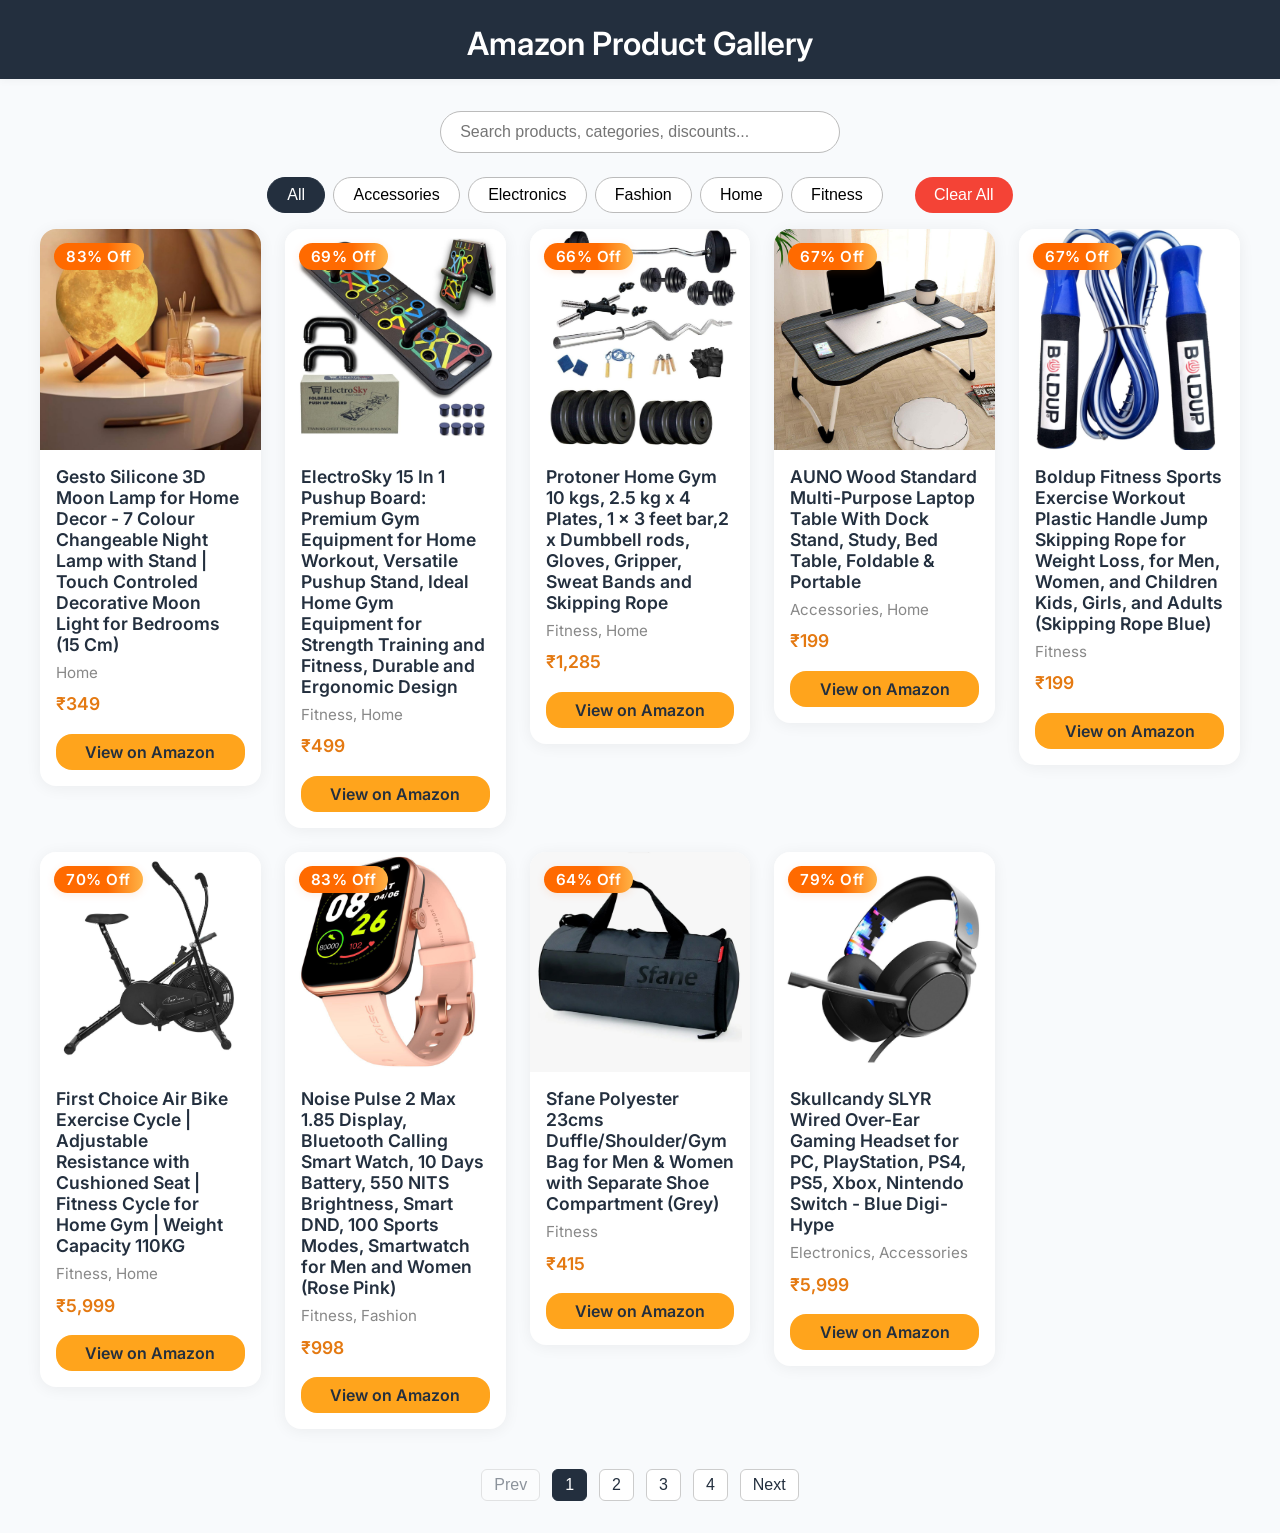
==== index.html @ bfa03f12 "update" ====
<!DOCTYPE html>
<html lang="en">
<head>
  <meta charset="UTF-8">
  <meta name="viewport" content="width=device-width, initial-scale=1">
  <title>Amazon Product Gallery</title>
  <link href="https://fonts.googleapis.com/css2?family=Inter:wght@400;600&display=swap" rel="stylesheet">
  <style>
    body {
      font-family: 'Inter', sans-serif;
      background: #f8fafc;
      margin: 0;
      padding: 0;
    }
    header {
      background: #232f3e;
      color: #fff;
      padding: 1.5rem 1rem 1rem 1rem;
      text-align: center;
      box-shadow: 0 2px 8px rgba(0,0,0,0.04);
    }
    header h1 {
      margin: 0;
      font-size: 2rem;
      font-weight: 600;
    }
    .search-bar-container {
      display: flex;
      justify-content: center;
      margin: 2rem 0 0.5rem 0;
    }
    .search-bar {
      width: 100%;
      max-width: 400px;
      padding: 0.7rem 1.2rem;
      font-size: 1rem;
      border-radius: 24px;
      border: 1px solid #bbb;
      outline: none;
      transition: border-color 0.2s;
      background: #fff;
      box-sizing: border-box;
    }
    .search-bar:focus {
      border-color: #232f3e;
    }
    .filters {
      display: flex;
      flex-wrap: wrap;
      gap: 0.5rem;
      justify-content: center;
      margin: 1.5rem 0 1rem 0;
    }
    .filters button {
      background: #fff;
      border: 1px solid #bbb;
      border-radius: 20px;
      padding: 0.5rem 1.2rem;
      font-size: 1rem;
      cursor: pointer;
      transition: background 0.2s, border 0.2s;
    }
    .filters button.active, .filters button:hover {
      background: #232f3e;
      color: #fff;
      border-color: #232f3e;
    }
    .filters #clearBtn {
      margin-left:1.5rem;
      background:#f44336;
      color:#fff;
      border:none;
    }
    .products {
      display: grid;
      grid-template-columns: repeat(auto-fit, minmax(220px, 1fr));
      gap: 1.5rem;
      padding: 0 1rem 2rem 1rem;
      max-width: 1200px;
      margin: auto;
      justify-items: center;
    }
    .card-link-wrapper {
      text-decoration: none;
      color: inherit;
      display: block;
      transition: box-shadow 0.2s;
      width: 100%;
      max-width: 340px;
    }
    .card-link-wrapper:focus .card,
    .card-link-wrapper:hover .card {
      box-shadow: 0 6px 24px rgba(35,47,62,0.16);
    }
    .card {
      width: 100%;
      min-height: 410px;
      display: flex;
      flex-direction: column;
      justify-content: flex-start;
      background: #fff;
      border-radius: 16px;
      box-shadow: 0 2px 16px rgba(0,0,0,0.06);
      overflow: hidden;
      position: relative;
      transition: box-shadow 0.2s;
    }
    .card-image-area {
      width: 100%;
      background: #f3f3f3;
      position: relative;
      min-height: 180px;
      display: flex;
      align-items: center;
      justify-content: center;
    }
    .card img {
      width: 100%;
      aspect-ratio: 1 / 1;
      object-fit: cover;
      display: block;
      min-height: 180px;
      background: #f3f3f3;
    }
    .discount-tag {
      position: absolute;
      top: 14px;
      left: 14px;
      background: linear-gradient(90deg, #ff6a00 60%, #ffb347 100%);
      color: #fff;
      font-weight: 600;
      font-size: 0.95rem;
      padding: 4px 12px;
      border-radius: 14px;
      box-shadow: 0 2px 8px rgba(255,106,0,0.12);
      z-index: 2;
      letter-spacing: 0.5px;
    }
    .card-body {
      padding: 1rem;
      flex: 1;
      display: flex;
      flex-direction: column;
      justify-content: space-between;
    }
    .card-title {
      font-size: 1.1rem;
      font-weight: 600;
      margin-bottom: 0.5rem;
      color: #232f3e;
      min-height: 40px;
      word-break: break-word;
    }
    .card-category {
      font-size: 0.95rem;
      color: #888;
      margin-bottom: 0.7rem;
    }
    .card-price {
      font-size: 1.1rem;
      font-weight: 600;
      color: #e47911;
      margin-bottom: 0.7rem;
    }
    .card-link-btn {
      display: inline-block;
      background: #ffa41c;
      color: #232f3e;
      font-weight: 600;
      border-radius: 16px;
      padding: 0.5rem 1rem;
      text-align: center;
      margin-top: 0.5rem;
      transition: background 0.2s, color 0.2s;
    }
    .card-link-btn:hover {
      background: #ff9900;
      color: #fff;
    }
    #pagination {
      text-align: center;
      margin: 0.5rem 0 2rem 0;
    }
    #pagination button {
      margin: 0 4px;
      padding: 6px 12px;
      border-radius: 6px;
      border: 1px solid #ccc;
      background: #fff;
      color: #232f3e;
      font-size: 1rem;
      cursor: pointer;
      transition: background 0.2s, color 0.2s;
    }
    #pagination button.active,
    #pagination button:hover:not(:disabled) {
      background: #232f3e;
      color: #fff;
      border-color: #232f3e;
    }
    #pagination button:disabled {
      opacity: 0.5;
      cursor: not-allowed;
    }
    @media (max-width: 600px) {
      .products {
        grid-template-columns: 1fr;
      }
      .card-link-wrapper, .card {
        max-width: 100%;
      }
      .card {
        min-height: 340px;
      }
      .card img, .card-image-area {
        min-height: 120px;
      }
    }
  </style>
</head>
<body>
  <header>
    <h1>Amazon Product Gallery</h1>
  </header>
  <div class="search-bar-container">
    <input
      type="text"
      id="searchBar"
      class="search-bar"
      placeholder="Search products, categories, discounts..."
      autocomplete="off"
    />
  </div>
  <div class="filters">
    <button class="active" data-category="all">All</button>
    <button data-category="accessories">Accessories</button>
    <button data-category="electronics">Electronics</button>
    <button data-category="fashion">Fashion</button>
    <button data-category="home">Home</button>
    <button data-category="fitness">Fitness</button>
    <button id="clearBtn">Clear All</button>
  </div>  <div class="products" id="productGrid"></div>
  <div id="pagination"></div>
  <script>
    // Product data: category is always an array of lowercase strings
    const products = [
      
      
      
      
      
      {
  title: "Gesto Silicone 3D Moon Lamp for Home Decor - 7 Colour Changeable Night Lamp with Stand | Touch Controled Decorative Moon Light for Bedrooms (15 Cm)",
  category: ["home"],
  price: "₹349",
  image: "/img/30.jpg",
  link: "https://amzn.to/468aW7s",
  discount: "83% Off"
},
      {
  title: "ElectroSky 15 In 1 Pushup Board: Premium Gym Equipment for Home Workout, Versatile Pushup Stand, Ideal Home Gym Equipment for Strength Training and Fitness, Durable and Ergonomic Design",
  category: ["fitness", "home"],
  price: "₹499",
  image: "/img/29.jpg",
  link: "https://amzn.to/4eRNnSS",
  discount: "69% Off"
},
      {
  title: "Protoner Home Gym 10 kgs, 2.5 kg x 4 Plates, 1 x 3 feet bar,2 x Dumbbell rods, Gloves, Gripper, Sweat Bands and Skipping Rope",
  category: ["fitness", "home"],
  price: "₹1,285",
  image: "/img/28.jpg",
  link: "https://amzn.to/4nIdSOm",
  discount: "66% Off"
},
      {
  title: "AUNO Wood Standard Multi-Purpose Laptop Table With Dock Stand, Study, Bed Table, Foldable & Portable",
  category: ["accessories", "home"],
  price: "₹199",
  image: "/img/27.jpg",
  link: "https://amzn.to/4kxbzuH",
  discount: "67% Off"
},
{
  title: "Boldup Fitness Sports Exercise Workout Plastic Handle Jump Skipping Rope for Weight Loss, for Men, Women, and Children Kids, Girls, and Adults (Skipping Rope Blue)",
  category: ["fitness"],
  price: "₹199",
  image: "/img/26.jpg",
  link: "https://amzn.to/40IjhLy",
  discount: "67% Off"
},
      {
  title: "First Choice Air Bike Exercise Cycle | Adjustable Resistance with Cushioned Seat | Fitness Cycle for Home Gym | Weight Capacity 110KG",
  category: ["fitness", "home"],
  price: "₹5,999",
  image: "/img/25.jpg",
  link: "https://amzn.to/4kFrJCy",
  discount: "70% Off"
},
      {
  title: "Noise Pulse 2 Max 1.85 Display, Bluetooth Calling Smart Watch, 10 Days Battery, 550 NITS Brightness, Smart DND, 100 Sports Modes, Smartwatch for Men and Women (Rose Pink)",
  category: ["fitness", "fashion"],
  price: "₹998",
  image: "/img/24.jpg",
  link: "https://amzn.to/46BaAGE",
  discount: "83% Off"
},
      {
  title: "Sfane Polyester 23cms Duffle/Shoulder/Gym Bag for Men & Women with Separate Shoe Compartment (Grey)",
  category: ["fitness"],
  price: "₹415",
  image: "/img/23.jpg",
  link: "https://amzn.to/40bUBef",
  discount: "64% Off"
},
      {
  title: "Skullcandy SLYR Wired Over-Ear Gaming Headset for PC, PlayStation, PS4, PS5, Xbox, Nintendo Switch - Blue Digi-Hype",
  category: ["electronics", "accessories"],
  price: "₹5,999",
  image: "/img/22.jpg",
  link: "https://amzn.to/466JJSL",
  discount: "79% Off"
},
      {
  title: "boAt Wave Sigma 3 Turn-by-Turn Navigation, 2.01, HD Display, Bluetooth Calling, Crest+ OS, QR Tray, Watch Face Studio",
  category: ["fitness", "fashion"],
  price: "₹1,049",
  image: "/img/21.jpg",
  link: "https://amzn.to/4lO4R4u",
  discount: "88% Off"
},
      {
  title: "CELLBELL Desire Ergonomic Office Chair, Study, Revolving, Computer, Metal Base Seat Height Adjustable Chair (Red)",
  category: ["home"],
  price: "₹2,698",
  image: "/img/20.jpg",
  link: "https://amzn.to/3GGFpPB",
  discount: "73% Off"
},
      {
  title: "HAMMER Screen TWS, ANC (32dB), Smart Touch Display True Wireless Buds, Type-C Fast Charging, Bv5.4, Find My Earbuds, 4 Mics ENC",
  category: ["accessories"],
  price: "₹1,399",
  image: "/img/19.jpg",
  link: "https://amzn.to/44pcxEK",
  discount: "84% Off"
},
      {
  title: "REDUX Analog Boy's & Men's Watch (Blue Dial Blue Colored Strap)",
  category: ["fashion"],
  price: "₹388",
  image: "/img/18.jpg",
  link: "https://amzn.to/3IEDbAQ",
  discount: "82% Off"
},
      {
  title: "COOLCOLD Wireless Gaming Mouse, Rechargeable with Type C OTG Dongle, 2.4Ghz RGB Lights, Upto 2400 DPI 6 Button",
  category: ["electronics", "accessories"],
  price: "₹629",
  image: "/img/17.jpg",
  link: "https://amzn.to/40NIq7u",
  discount: "58% Off"
},
      {
  title: "Philips Audio TWS TAT3225 True Wireless Earbuds with 24 Hr Playtime (6+18), IPX4, Bluetooth 5.2, 13 mm Drivers",
  category: ["accessories"],
  price: "₹899",
  image: "/img/16.jpg",
  link: "https://amzn.to/46FlbQS",
  discount: "89% Off"
},
     {
  title: "Vintage Clock Iron Gold Large Analog Wall Clock/One Year Warranty / 90630-30, 75 Centimeters, 3.81 CM",
  category: ["home"],
  price: "₹3,795",
  image: "/img/15.jpg",
  link: "https://amzn.to/4nyVlE9",
  discount: "79% Off"
},
     {
  title: "JBL Wave Buds 2 Ear Buds Wireless Bluetooth V5.3, Active Noise Cancellation EarBuds, Multi Connect, Speed Charge, 40H Playback, Fast Pair, 4 Mics, IP54 (Black)",
  category: ["accessories"],
  price: "₹2,999",
  image: "/img/14.jpg",
  link: "https://amzn.to/44nq6o4",
  discount: "57% Off"
},
     {
  title: "IZI Smart Pro with a 1.92 Retina Display, Bluetooth Calling, Always-On Display, AI Voice Assistant, Activity Tracker, ECG, SpO2, BP Monitoring, 5-Day Battery Life",
  category: ["fitness" , "fashion"],
  price: "₹2,080",
  image: "/img/13.jpg",
  link: "https://amzn.to/4lOgBUV",
  discount: "77% Off"
}, 
    {
  title: "OLICOM Smart Watch for Kids Men Boys 10-12 Years Old, Women Girls ID116 Bluetooth Smartwatch Wireless Fitness Band",
  category: ["fitness" , "fashion"],
  price: "₹429",
  image: "/img/12.jpg",
  link: "https://amzn.to/461fyw6",
  discount: "77% Off"
},
    {
  title: "Noise Quad Call 1.81 Display, Bluetooth Smart Watch, AI Voice Assistance, 160+Hrs Battery Life, Metallic Build",
  category: ["fitness" , "fashion"],
  price: "₹1,199",
  image: "/img/11.jpg",
  link: "https://amzn.to/4lui8zq",
  discount: "80% Off"
},
    {
  title: "Boat Airdopes 141, Low Latency, ENx Tech, 42HRS Battery, Fast Charge, IPX4, v5.1",
  category: ["accessories"],
  price: "₹999",
  image: "/img/10.jpg",
  link: "https://amzn.to/44vCW3T",
  discount: "78% Off"
},
    {
      title: "STRIFF Angles Adjustable Aluminum Ergonomic Foldable Portable Tabletop Laptop/Desktop Riser Stand Holder (Metallic Silver)",
      category: ["accessories"] ,
      price: "₹314",
      image: "/img/9.jpg",
      link: "https://amzn.to/3GALtJm",
      discount: "79% Off"
    },
    {
      title: "amazon basics Bluetooth Speaker 5.3 Soundbar with 16W RMS, 2000mAh Battery, Upto 8 Hrs @50% Volume Playtime Aux/USB Port (Black)",
      category: ["electronics"] ,
      price: "₹749",
      image: "/img/8.jpg",
      link: "https://amzn.to/4lj9rIc",
      discount: "69% Off"
    },
    {
      title: "TIMEWEAR Analog New Track Number Dial Day Date Functioning Leather Strap Watch for Men",
      category: ["fashion"] ,
      price: "₹379",
      image: "/img/7.jpg",
      link: "https://amzn.to/4kxSd90",
      discount: "75% Off"
    },
    {
      title: "SanDisk Ultra Flair 256GB, USB 3.0, Flash Drive, Upto 150MB/s R, Pendrive, Metal, 5Y Warranty",
      category: ["accessories"] ,
      price: "₹1,799",
      image: "/img/6.jpg",
      link: "https://amzn.to/44moMlw",
      discount: "40% Off"
    },
    {
      title: "Lapcare Flais 128GB Metal USB 3.2 Flash Drive | Pen Drive | Up to 400Mbps Speed | Reliable Data Storage with 5-Year Warranty",
      category: ["accessories"] ,
      price: "₹799",
      image: "/img/5.jpg",
      link: "https://amzn.to/4nBwijJ",
      discount: "64% Off"
    },
    {
      title: "HP v222w 64GB USB 2.0 Pen Drive (Silver)",
      category: ["accessories"] ,
      price: "₹419",
      image: "/img/4.jpg",
      link: "https://amzn.to/4llqsSh",
      discount: "68% Off"
    },
    {
      title: "Havells Instanio 3L Instant Water Heater(Geyser)",
      category: ["electronics", "home"],
      price: "₹3,650",
      image: "/img/3.jpg",
      link: "https://amzn.to/3Tu3zzS",
      discount: "41% Off"
    },
    {
      title: "Taprin Men's Casual Shoes",
      category: ["fashion"] ,
      price: "₹570",
      image: "/img/2.jpg",
      link: "https://amzn.to/3IjTpiF",
      discount: "43% Off"
    },
    {
  title: "Elista Wired USB Keyboard | 104 Keys| with Stylish Mobile Holder",
  category: ["electronics", "accessories"],
  price: "₹369",
  image: "/img/1.jpg",
  link: "https://amzn.to/4kBZqES",
  discount: "54% Off"
}
    // Add more products as needed
    ];

    const productsPerPage = 9;
    let currentPage = 1;
    let currentCategory = 'all';
    let searchTerm = '';

    function getSearchFromQuery() {
      const params = new URLSearchParams(window.location.search);
      return params.get('search') || '';
    }
    function getPageFromQuery() {
      const params = new URLSearchParams(window.location.search);
      return parseInt(params.get('page')) || 1;
    }

    // On page load, set search term and page from URL if present
    const initialSearch = getSearchFromQuery();
    const initialPage = getPageFromQuery();
    if (initialSearch) {
      document.getElementById('searchBar').value = initialSearch;
      searchTerm = initialSearch;
    }
    currentPage = initialPage;

    function filterProducts() {
      let filtered = products;

      // Category filter
      if (currentCategory !== 'all') {
        filtered = filtered.filter(p =>
          Array.isArray(p.category)
            ? p.category.includes(currentCategory)
            : (typeof p.category === "string" && p.category.toLowerCase() === currentCategory)
        );
      }

      // Search filter (multi-word, all words must match)
      if (searchTerm.trim() !== '') {
        const words = searchTerm.toLowerCase().split(/\s+/).filter(Boolean);
        filtered = filtered.filter(p => {
          let searchable = [
            p.title || '',
            Array.isArray(p.category) ? p.category.join(' ') : (p.category || ''),
            p.discount || ''
          ].join(' ').toLowerCase();
          return words.every(word => searchable.includes(word));
        });
      }

      return filtered;
    }

    function updateURL(page, searchTerm) {
      let params = [];
      if (searchTerm && searchTerm.trim() !== '') {
        params.push('search=' + encodeURIComponent(searchTerm.trim()));
      }
      if (page > 1) {
        params.unshift('page=' + page); // page first, then search
      }
      const query = params.length ? '?' + params.join('&') : '';
      window.history.replaceState({}, '', '/' + query);
    }

    function renderProducts(filter = currentCategory, page = 1, search = searchTerm) {
      currentCategory = filter;
      currentPage = page;
      searchTerm = search;
      const grid = document.getElementById('productGrid');
      grid.innerHTML = '';

      let filtered = filterProducts();

      if (filtered.length === 0) {
        grid.innerHTML = `<div style="grid-column:1/-1;text-align:center;color:#888;font-size:1.2rem;">No products found.</div>`;
        document.getElementById('pagination').innerHTML = '';
        return;
      }

      const totalPages = Math.ceil(filtered.length / productsPerPage);
      const start = (page - 1) * productsPerPage;
      const end = start + productsPerPage;
      const paginatedItems = filtered.slice(start, end);

      paginatedItems.forEach(p => {
        // Show all categories as comma-separated, capitalized
        const categories = Array.isArray(p.category)
          ? p.category.map(cat => cat.charAt(0).toUpperCase() + cat.slice(1)).join(', ')
          : (p.category.charAt(0).toUpperCase() + p.category.slice(1));

        grid.innerHTML += `
          <a class="card-link-wrapper" href="${p.link}" target="_blank" rel="noopener">
            <div class="card">
              <div class="card-image-area">
                <img src="${p.image}" alt="${p.title}"
                  onerror="this.onerror=null;this.src='https://via.placeholder.com/320x320?text=No+Image';">
                ${p.discount ? `<span class="discount-tag">${p.discount}</span>` : ''}
              </div>
              <div class="card-body">
                <div>
                  <div class="card-title">${p.title}</div>
                  <div class="card-category">${categories}</div>
                  <div class="card-price">${p.price}</div>
                </div>
                <span class="card-link-btn">View on Amazon</span>
              </div>
            </div>
          </a>
        `;
      });

      renderPagination(totalPages, page);
    }

    function renderPagination(totalPages, currentPage) {
      const pagination = document.getElementById('pagination');
      if (totalPages <= 1) {
        pagination.innerHTML = '';
        return;
      }
      let buttons = '';

      // Prev button
      buttons += `<button ${currentPage === 1 ? 'disabled' : ''} onclick="changePage(${currentPage - 1})">Prev</button> `;

      // Show up to 5 page numbers, with truncation if needed
      let startPage = Math.max(1, currentPage - 2);
      let endPage = Math.min(totalPages, startPage + 4);
      if (endPage - startPage < 4) startPage = Math.max(1, endPage - 4);

      for (let i = startPage; i <= endPage; i++) {
        buttons += `<button class="${i === currentPage ? 'active' : ''}" onclick="changePage(${i})">${i}</button> `;
      }

      // Next button
      buttons += `<button ${currentPage === totalPages ? 'disabled' : ''} onclick="changePage(${currentPage + 1})">Next</button>`;
      pagination.innerHTML = buttons;
    }

    // Expose changePage globally for inline onclick
    window.changePage = function(page) {
      if (page < 1) return;
      currentPage = page;
      updateURL(currentPage, searchTerm);
      renderProducts(currentCategory, currentPage, searchTerm);
    }

    // Filter buttons
    document.querySelectorAll('.filters button[data-category]').forEach(btn => {
      btn.addEventListener('click', function() {
        document.querySelectorAll('.filters button[data-category]').forEach(b => b.classList.remove('active'));
        this.classList.add('active');
        currentCategory = this.dataset.category;
        currentPage = 1;
        updateURL(currentPage, searchTerm);
        renderProducts(currentCategory, 1, searchTerm);
      });
    });

    // Clear button
    document.getElementById('clearBtn').addEventListener('click', function() {
      document.querySelectorAll('.filters button[data-category]').forEach(b => b.classList.remove('active'));
      document.querySelector('.filters button[data-category="all"]').classList.add('active');
      currentCategory = 'all';
      document.getElementById('searchBar').value = '';
      searchTerm = '';
      currentPage = 1;
      updateURL(currentPage, searchTerm);
      renderProducts('all', 1, '');
    });

    // Search bar event (live search + update URL)
    document.getElementById('searchBar').addEventListener('input', function(e) {
      searchTerm = e.target.value;
      currentPage = 1;
      updateURL(currentPage, searchTerm);
      renderProducts(currentCategory, 1, searchTerm);
    });

    // Search bar event (on Enter: search and hide keyboard)
    document.getElementById('searchBar').addEventListener('keydown', function(e) {
      if (e.key === 'Enter') {
        e.preventDefault();
        searchTerm = e.target.value;
        currentPage = 1;
        updateURL(currentPage, searchTerm);
        renderProducts(currentCategory, 1, searchTerm);
        e.target.blur(); // Hide keyboard on mobile
      }
    });

    // Initial render
    renderProducts(currentCategory, currentPage, searchTerm);

window.changePage = function(page) {
  if (page < 1) return;
  currentPage = page;
  updateURL(currentPage, searchTerm);
  renderProducts(currentCategory, currentPage, searchTerm);
  window.scrollTo({ top: 0, behavior: 'smooth' }); // This scrolls to the top smoothly
}



  </script>
</body>
</html>
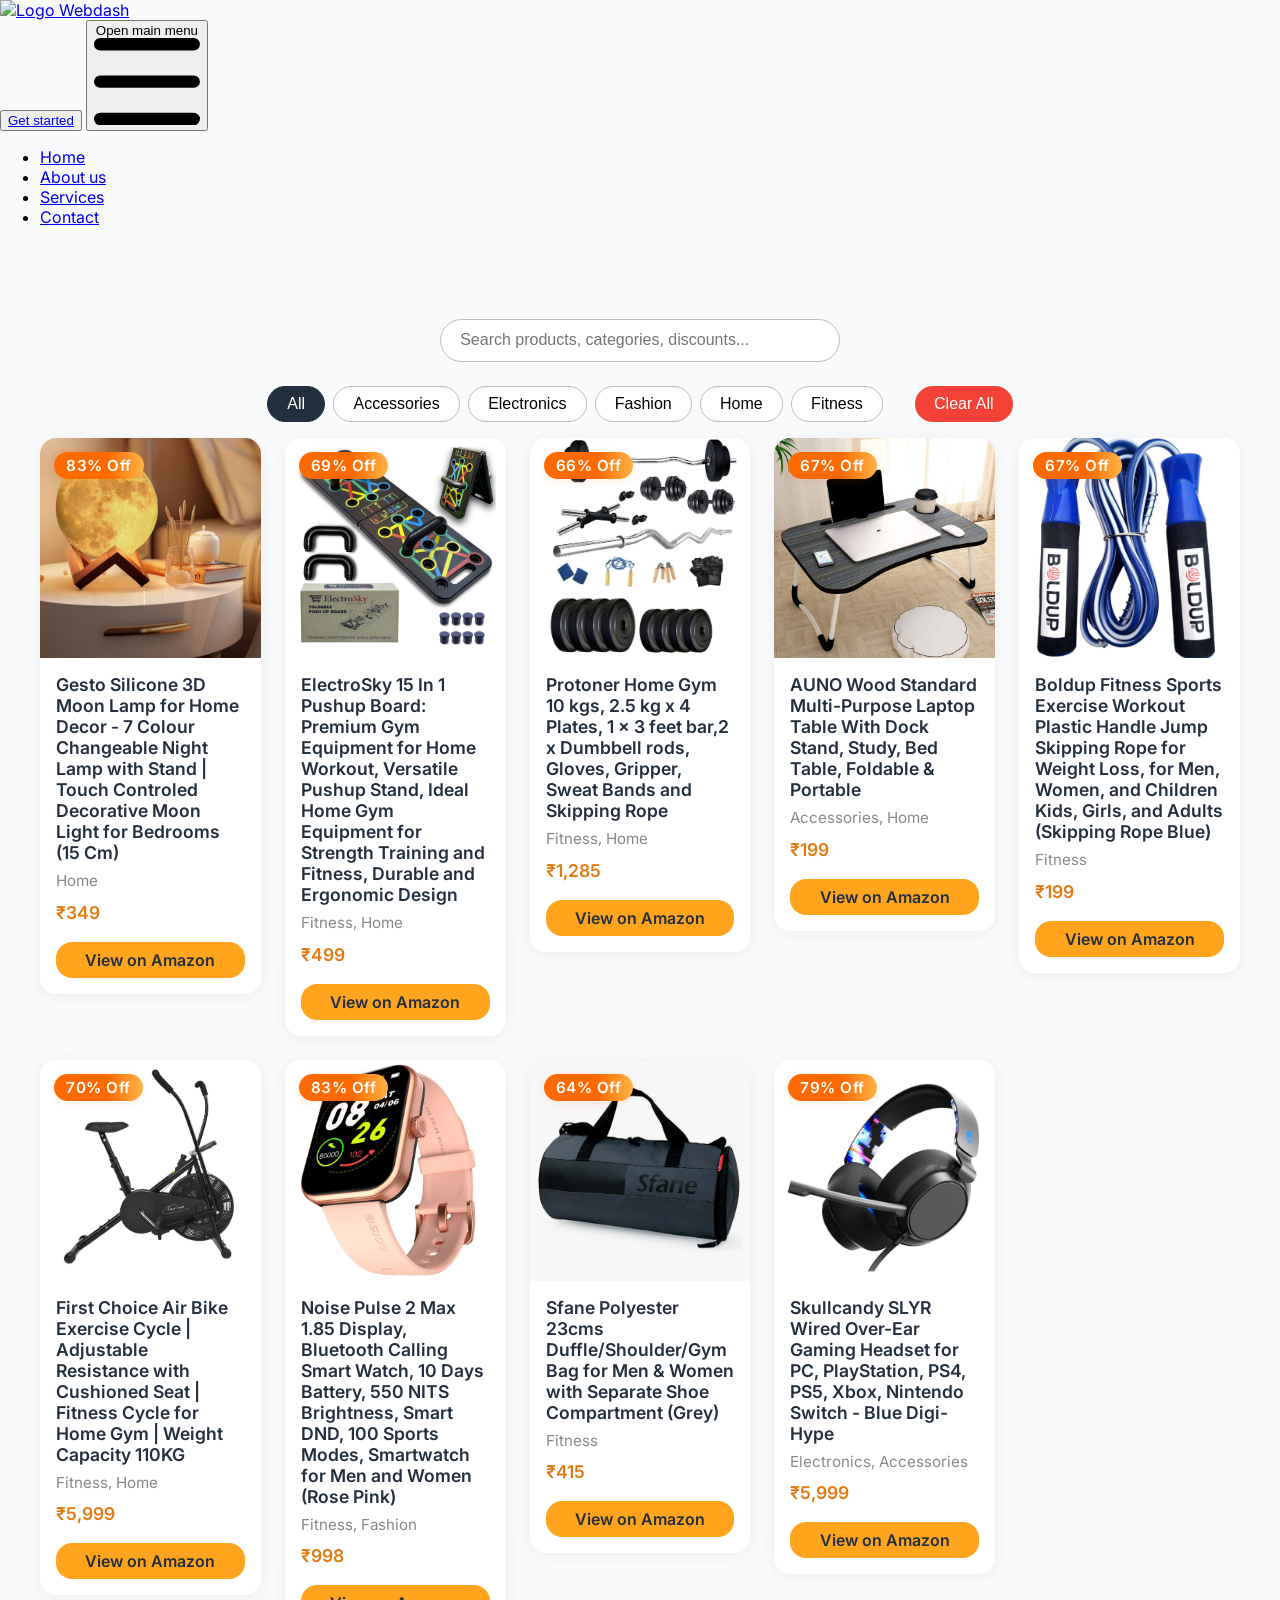
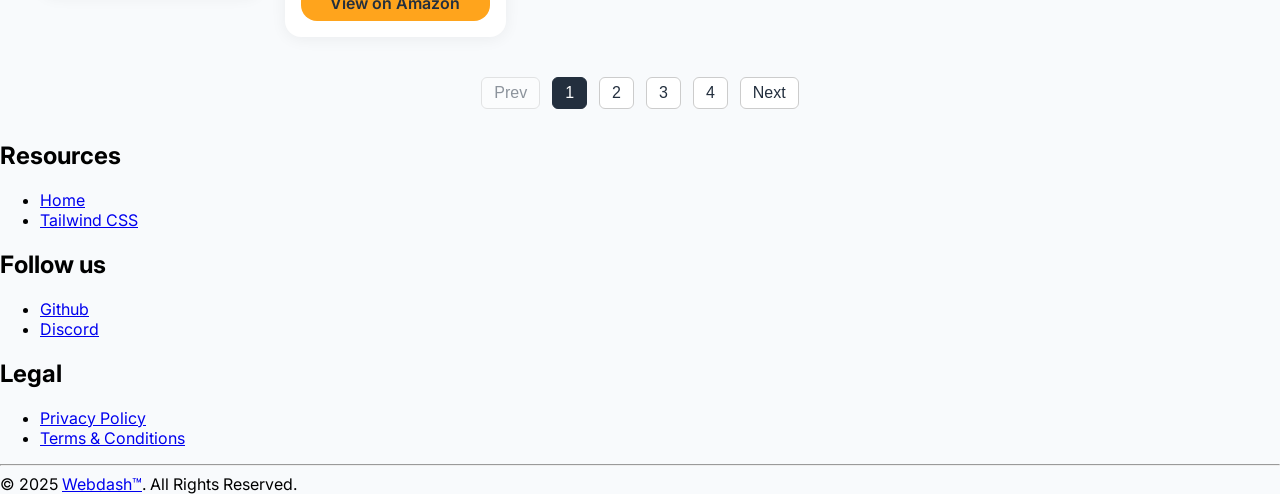
==== commit a369c11a: "update" ====
--- a/index.html
+++ b/index.html
@@ -5,6 +5,7 @@
   <meta name="viewport" content="width=device-width, initial-scale=1">
   <title>Amazon Product Gallery</title>
   <link href="https://fonts.googleapis.com/css2?family=Inter:wght@400;600&display=swap" rel="stylesheet">
+  <link href="https://cdn.jsdelivr.net/npm/flowbite@3.1.2/dist/flowbite.min.css" rel="stylesheet" />
   <style>
     body {
       font-family: 'Inter', sans-serif;
@@ -12,22 +13,13 @@
       margin: 0;
       padding: 0;
     }
-    header {
-      background: #232f3e;
-      color: #fff;
-      padding: 1.5rem 1rem 1rem 1rem;
-      text-align: center;
-      box-shadow: 0 2px 8px rgba(0,0,0,0.04);
-    }
-    header h1 {
-      margin: 0;
-      font-size: 2rem;
-      font-weight: 600;
-    }
+
     .search-bar-container {
       display: flex;
       justify-content: center;
       margin: 2rem 0 0.5rem 0;
+      padding-top: 60px;
+      
     }
     .search-bar {
       width: 100%;
@@ -219,9 +211,46 @@
   </style>
 </head>
 <body>
-  <header>
-    <h1>Amazon Product Gallery</h1>
-  </header>
+  
+  
+
+<nav class="bg-white dark:bg-gray-900 fixed w-full z-20 top-0 start-0 border-b border-gray-200 dark:border-gray-600">
+  <div class="max-w-screen-xl flex flex-wrap items-center justify-between mx-auto p-4">
+  <a href="https://webdash.eu.org/" class="flex items-center space-x-3 rtl:space-x-reverse">
+      <img src="https://flowbite.com/docs/images/logo.svg" class="h-8" alt="Logo">
+      <span class="self-center text-2xl font-semibold whitespace-nowrap dark:text-white">Webdash</span>
+  </a>
+  <div class="flex md:order-2 space-x-3 md:space-x-0 rtl:space-x-reverse">
+      <button type="button" class="text-white bg-blue-700 hover:bg-blue-800 focus:ring-4 focus:outline-none focus:ring-blue-300 font-medium rounded-lg text-sm px-4 py-2 text-center dark:bg-blue-600 dark:hover:bg-blue-700 dark:focus:ring-blue-800"><a href="/">Get started</a></button>
+      <button data-collapse-toggle="navbar-sticky" type="button" class="inline-flex items-center p-2 w-10 h-10 justify-center text-sm text-gray-500 rounded-lg md:hidden hover:bg-gray-100 focus:outline-none focus:ring-2 focus:ring-gray-200 dark:text-gray-400 dark:hover:bg-gray-700 dark:focus:ring-gray-600" aria-controls="navbar-sticky" aria-expanded="false">
+        <span class="sr-only">Open main menu</span>
+        <svg class="w-5 h-5" aria-hidden="true" xmlns="http://www.w3.org/2000/svg" fill="none" viewBox="0 0 17 14">
+            <path stroke="currentColor" stroke-linecap="round" stroke-linejoin="round" stroke-width="2" d="M1 1h15M1 7h15M1 13h15"/>
+        </svg>
+    </button>
+  </div>
+  <div class="items-center justify-between hidden w-full md:flex md:w-auto md:order-1" id="navbar-sticky">
+    <ul class="flex flex-col p-4 md:p-0 mt-4 font-medium border border-gray-100 rounded-lg bg-gray-50 md:space-x-8 rtl:space-x-reverse md:flex-row md:mt-0 md:border-0 md:bg-white dark:bg-gray-800 md:dark:bg-gray-900 dark:border-gray-700">
+      <li>
+        <a href="/" class="block py-2 px-3 text-white bg-blue-700 rounded-sm md:bg-transparent md:text-blue-700 md:p-0 md:dark:text-blue-500" aria-current="page">Home</a>
+      </li>
+      <li>
+        <a href="/about-us" class="block py-2 px-3 text-gray-900 rounded-sm hover:bg-gray-100 md:hover:bg-transparent md:hover:text-blue-700 md:p-0 md:dark:hover:text-blue-500 dark:text-white dark:hover:bg-gray-700 dark:hover:text-white md:dark:hover:bg-transparent dark:border-gray-700">About us</a>
+      </li>
+      <li>
+        <a href="#" class="block py-2 px-3 text-gray-900 rounded-sm hover:bg-gray-100 md:hover:bg-transparent md:hover:text-blue-700 md:p-0 md:dark:hover:text-blue-500 dark:text-white dark:hover:bg-gray-700 dark:hover:text-white md:dark:hover:bg-transparent dark:border-gray-700">Services</a>
+      </li>
+      <li>
+        <a href="#" class="block py-2 px-3 text-gray-900 rounded-sm hover:bg-gray-100 md:hover:bg-transparent md:hover:text-blue-700 md:p-0 md:dark:hover:text-blue-500 dark:text-white dark:hover:bg-gray-700 dark:hover:text-white md:dark:hover:bg-transparent dark:border-gray-700">Contact</a>
+      </li>
+    </ul>
+  </div>
+  </div>
+</nav>
+
+  
+  
+  
   <div class="search-bar-container">
     <input
       type="text"
@@ -239,17 +268,74 @@
     <button data-category="home">Home</button>
     <button data-category="fitness">Fitness</button>
     <button id="clearBtn">Clear All</button>
-  </div>  <div class="products" id="productGrid"></div>
+  </div>
+  <div class="products" id="productGrid"></div>
   <div id="pagination"></div>
+  
+  
+  
+
+<footer class="bg-white dark:bg-gray-900">
+    <div class="mx-auto w-full max-w-screen-xl p-4 py-6 lg:py-8">
+        <div class="md:flex md:justify-between">
+          <div class="grid grid-cols-2 gap-8 sm:gap-6 sm:grid-cols-3">
+              <div>
+                  <h2 class="mb-6 text-sm font-semibold text-gray-900 uppercase dark:text-white">Resources</h2>
+                  <ul class="text-gray-500 dark:text-gray-400 font-medium">
+                      <li class="mb-4">
+                          <a href="/" class="hover:underline">Home</a>
+                      </li>
+                      <li>
+                          <a href="https://tailwindcss.com/" class="hover:underline">Tailwind CSS</a>
+                      </li>
+                  </ul>
+              </div>
+              <div>
+                  <h2 class="mb-6 text-sm font-semibold text-gray-900 uppercase dark:text-white">Follow us</h2>
+                  <ul class="text-gray-500 dark:text-gray-400 font-medium">
+                      <li class="mb-4">
+                          <a href="https://github.com/" class="hover:underline ">Github</a>
+                      </li>
+                      <li>
+                          <a href="https://discord.gg/" class="hover:underline">Discord</a>
+                      </li>
+                  </ul>
+              </div>
+              <div>
+                  <h2 class="mb-6 text-sm font-semibold text-gray-900 uppercase dark:text-white">Legal</h2>
+                  <ul class="text-gray-500 dark:text-gray-400 font-medium">
+                      <li class="mb-4">
+                          <a href="/legal/privacy-policy" class="hover:underline">Privacy Policy</a>
+                      </li>
+                      <li>
+                          <a href="/legal/terms-and-conditions" class="hover:underline">Terms &amp; Conditions</a>
+                      </li>
+                  </ul>
+              </div>
+          </div>
+      </div>
+      <hr class="my-6 border-gray-200 sm:mx-auto dark:border-gray-700 lg:my-8" />
+      <div class="sm:flex sm:items-center sm:justify-between">
+          <span class="text-sm text-gray-500 sm:text-center dark:text-gray-400">© 2025 <a href="https://flowbite.com/" class="hover:underline">Webdash™</a>. All Rights Reserved.
+          </span>
+      </div>
+    </div>
+</footer>
+
+  
   <script>
     // Product data: category is always an array of lowercase strings
     const products = [
-      
-      
-      
-      
-      
-      {
+      // ... your product objects here ...
+      
+      
+      
+      
+      
+      
+      
+      
+{
   title: "Gesto Silicone 3D Moon Lamp for Home Decor - 7 Colour Changeable Night Lamp with Stand | Touch Controled Decorative Moon Light for Bedrooms (15 Cm)",
   category: ["home"],
   price: "₹349",
@@ -257,7 +343,7 @@
   link: "https://amzn.to/468aW7s",
   discount: "83% Off"
 },
-      {
+{
   title: "ElectroSky 15 In 1 Pushup Board: Premium Gym Equipment for Home Workout, Versatile Pushup Stand, Ideal Home Gym Equipment for Strength Training and Fitness, Durable and Ergonomic Design",
   category: ["fitness", "home"],
   price: "₹499",
@@ -265,7 +351,7 @@
   link: "https://amzn.to/4eRNnSS",
   discount: "69% Off"
 },
-      {
+{
   title: "Protoner Home Gym 10 kgs, 2.5 kg x 4 Plates, 1 x 3 feet bar,2 x Dumbbell rods, Gloves, Gripper, Sweat Bands and Skipping Rope",
   category: ["fitness", "home"],
   price: "₹1,285",
@@ -273,7 +359,7 @@
   link: "https://amzn.to/4nIdSOm",
   discount: "66% Off"
 },
-      {
+{
   title: "AUNO Wood Standard Multi-Purpose Laptop Table With Dock Stand, Study, Bed Table, Foldable & Portable",
   category: ["accessories", "home"],
   price: "₹199",
@@ -289,7 +375,7 @@
   link: "https://amzn.to/40IjhLy",
   discount: "67% Off"
 },
-      {
+{
   title: "First Choice Air Bike Exercise Cycle | Adjustable Resistance with Cushioned Seat | Fitness Cycle for Home Gym | Weight Capacity 110KG",
   category: ["fitness", "home"],
   price: "₹5,999",
@@ -297,7 +383,7 @@
   link: "https://amzn.to/4kFrJCy",
   discount: "70% Off"
 },
-      {
+{
   title: "Noise Pulse 2 Max 1.85 Display, Bluetooth Calling Smart Watch, 10 Days Battery, 550 NITS Brightness, Smart DND, 100 Sports Modes, Smartwatch for Men and Women (Rose Pink)",
   category: ["fitness", "fashion"],
   price: "₹998",
@@ -305,7 +391,7 @@
   link: "https://amzn.to/46BaAGE",
   discount: "83% Off"
 },
-      {
+{
   title: "Sfane Polyester 23cms Duffle/Shoulder/Gym Bag for Men & Women with Separate Shoe Compartment (Grey)",
   category: ["fitness"],
   price: "₹415",
@@ -313,7 +399,7 @@
   link: "https://amzn.to/40bUBef",
   discount: "64% Off"
 },
-      {
+{
   title: "Skullcandy SLYR Wired Over-Ear Gaming Headset for PC, PlayStation, PS4, PS5, Xbox, Nintendo Switch - Blue Digi-Hype",
   category: ["electronics", "accessories"],
   price: "₹5,999",
@@ -321,7 +407,7 @@
   link: "https://amzn.to/466JJSL",
   discount: "79% Off"
 },
-      {
+{
   title: "boAt Wave Sigma 3 Turn-by-Turn Navigation, 2.01, HD Display, Bluetooth Calling, Crest+ OS, QR Tray, Watch Face Studio",
   category: ["fitness", "fashion"],
   price: "₹1,049",
@@ -329,7 +415,7 @@
   link: "https://amzn.to/4lO4R4u",
   discount: "88% Off"
 },
-      {
+{
   title: "CELLBELL Desire Ergonomic Office Chair, Study, Revolving, Computer, Metal Base Seat Height Adjustable Chair (Red)",
   category: ["home"],
   price: "₹2,698",
@@ -337,7 +423,7 @@
   link: "https://amzn.to/3GGFpPB",
   discount: "73% Off"
 },
-      {
+{
   title: "HAMMER Screen TWS, ANC (32dB), Smart Touch Display True Wireless Buds, Type-C Fast Charging, Bv5.4, Find My Earbuds, 4 Mics ENC",
   category: ["accessories"],
   price: "₹1,399",
@@ -345,7 +431,7 @@
   link: "https://amzn.to/44pcxEK",
   discount: "84% Off"
 },
-      {
+{
   title: "REDUX Analog Boy's & Men's Watch (Blue Dial Blue Colored Strap)",
   category: ["fashion"],
   price: "₹388",
@@ -353,7 +439,7 @@
   link: "https://amzn.to/3IEDbAQ",
   discount: "82% Off"
 },
-      {
+{
   title: "COOLCOLD Wireless Gaming Mouse, Rechargeable with Type C OTG Dongle, 2.4Ghz RGB Lights, Upto 2400 DPI 6 Button",
   category: ["electronics", "accessories"],
   price: "₹629",
@@ -361,7 +447,7 @@
   link: "https://amzn.to/40NIq7u",
   discount: "58% Off"
 },
-      {
+{
   title: "Philips Audio TWS TAT3225 True Wireless Earbuds with 24 Hr Playtime (6+18), IPX4, Bluetooth 5.2, 13 mm Drivers",
   category: ["accessories"],
   price: "₹899",
@@ -369,7 +455,7 @@
   link: "https://amzn.to/46FlbQS",
   discount: "89% Off"
 },
-     {
+{
   title: "Vintage Clock Iron Gold Large Analog Wall Clock/One Year Warranty / 90630-30, 75 Centimeters, 3.81 CM",
   category: ["home"],
   price: "₹3,795",
@@ -377,7 +463,7 @@
   link: "https://amzn.to/4nyVlE9",
   discount: "79% Off"
 },
-     {
+{
   title: "JBL Wave Buds 2 Ear Buds Wireless Bluetooth V5.3, Active Noise Cancellation EarBuds, Multi Connect, Speed Charge, 40H Playback, Fast Pair, 4 Mics, IP54 (Black)",
   category: ["accessories"],
   price: "₹2,999",
@@ -385,31 +471,31 @@
   link: "https://amzn.to/44nq6o4",
   discount: "57% Off"
 },
-     {
+{
   title: "IZI Smart Pro with a 1.92 Retina Display, Bluetooth Calling, Always-On Display, AI Voice Assistant, Activity Tracker, ECG, SpO2, BP Monitoring, 5-Day Battery Life",
-  category: ["fitness" , "fashion"],
+  category: ["fitness", "fashion"],
   price: "₹2,080",
   image: "/img/13.jpg",
   link: "https://amzn.to/4lOgBUV",
   discount: "77% Off"
-}, 
-    {
+},
+{
   title: "OLICOM Smart Watch for Kids Men Boys 10-12 Years Old, Women Girls ID116 Bluetooth Smartwatch Wireless Fitness Band",
-  category: ["fitness" , "fashion"],
+  category: ["fitness", "fashion"],
   price: "₹429",
   image: "/img/12.jpg",
   link: "https://amzn.to/461fyw6",
   discount: "77% Off"
 },
-    {
+{
   title: "Noise Quad Call 1.81 Display, Bluetooth Smart Watch, AI Voice Assistance, 160+Hrs Battery Life, Metallic Build",
-  category: ["fitness" , "fashion"],
+  category: ["fitness", "fashion"],
   price: "₹1,199",
   image: "/img/11.jpg",
   link: "https://amzn.to/4lui8zq",
   discount: "80% Off"
 },
-    {
+{
   title: "Boat Airdopes 141, Low Latency, ENx Tech, 42HRS Battery, Fast Charge, IPX4, v5.1",
   category: ["accessories"],
   price: "₹999",
@@ -417,71 +503,71 @@
   link: "https://amzn.to/44vCW3T",
   discount: "78% Off"
 },
-    {
-      title: "STRIFF Angles Adjustable Aluminum Ergonomic Foldable Portable Tabletop Laptop/Desktop Riser Stand Holder (Metallic Silver)",
-      category: ["accessories"] ,
-      price: "₹314",
-      image: "/img/9.jpg",
-      link: "https://amzn.to/3GALtJm",
-      discount: "79% Off"
-    },
-    {
-      title: "amazon basics Bluetooth Speaker 5.3 Soundbar with 16W RMS, 2000mAh Battery, Upto 8 Hrs @50% Volume Playtime Aux/USB Port (Black)",
-      category: ["electronics"] ,
-      price: "₹749",
-      image: "/img/8.jpg",
-      link: "https://amzn.to/4lj9rIc",
-      discount: "69% Off"
-    },
-    {
-      title: "TIMEWEAR Analog New Track Number Dial Day Date Functioning Leather Strap Watch for Men",
-      category: ["fashion"] ,
-      price: "₹379",
-      image: "/img/7.jpg",
-      link: "https://amzn.to/4kxSd90",
-      discount: "75% Off"
-    },
-    {
-      title: "SanDisk Ultra Flair 256GB, USB 3.0, Flash Drive, Upto 150MB/s R, Pendrive, Metal, 5Y Warranty",
-      category: ["accessories"] ,
-      price: "₹1,799",
-      image: "/img/6.jpg",
-      link: "https://amzn.to/44moMlw",
-      discount: "40% Off"
-    },
-    {
-      title: "Lapcare Flais 128GB Metal USB 3.2 Flash Drive | Pen Drive | Up to 400Mbps Speed | Reliable Data Storage with 5-Year Warranty",
-      category: ["accessories"] ,
-      price: "₹799",
-      image: "/img/5.jpg",
-      link: "https://amzn.to/4nBwijJ",
-      discount: "64% Off"
-    },
-    {
-      title: "HP v222w 64GB USB 2.0 Pen Drive (Silver)",
-      category: ["accessories"] ,
-      price: "₹419",
-      image: "/img/4.jpg",
-      link: "https://amzn.to/4llqsSh",
-      discount: "68% Off"
-    },
-    {
-      title: "Havells Instanio 3L Instant Water Heater(Geyser)",
-      category: ["electronics", "home"],
-      price: "₹3,650",
-      image: "/img/3.jpg",
-      link: "https://amzn.to/3Tu3zzS",
-      discount: "41% Off"
-    },
-    {
-      title: "Taprin Men's Casual Shoes",
-      category: ["fashion"] ,
-      price: "₹570",
-      image: "/img/2.jpg",
-      link: "https://amzn.to/3IjTpiF",
-      discount: "43% Off"
-    },
-    {
+{
+  title: "STRIFF Angles Adjustable Aluminum Ergonomic Foldable Portable Tabletop Laptop/Desktop Riser Stand Holder (Metallic Silver)",
+  category: ["accessories"],
+  price: "₹314",
+  image: "/img/9.jpg",
+  link: "https://amzn.to/3GALtJm",
+  discount: "79% Off"
+},
+{
+  title: "amazon basics Bluetooth Speaker 5.3 Soundbar with 16W RMS, 2000mAh Battery, Upto 8 Hrs @50% Volume Playtime Aux/USB Port (Black)",
+  category: ["electronics"],
+  price: "₹749",
+  image: "/img/8.jpg",
+  link: "https://amzn.to/4lj9rIc",
+  discount: "69% Off"
+},
+{
+  title: "TIMEWEAR Analog New Track Number Dial Day Date Functioning Leather Strap Watch for Men",
+  category: ["fashion"],
+  price: "₹379",
+  image: "/img/7.jpg",
+  link: "https://amzn.to/4kxSd90",
+  discount: "75% Off"
+},
+{
+  title: "SanDisk Ultra Flair 256GB, USB 3.0, Flash Drive, Upto 150MB/s R, Pendrive, Metal, 5Y Warranty",
+  category: ["accessories"],
+  price: "₹1,799",
+  image: "/img/6.jpg",
+  link: "https://amzn.to/44moMlw",
+  discount: "40% Off"
+},
+{
+  title: "Lapcare Flais 128GB Metal USB 3.2 Flash Drive | Pen Drive | Up to 400Mbps Speed | Reliable Data Storage with 5-Year Warranty",
+  category: ["accessories"],
+  price: "₹799",
+  image: "/img/5.jpg",
+  link: "https://amzn.to/4nBwijJ",
+  discount: "64% Off"
+},
+{
+  title: "HP v222w 64GB USB 2.0 Pen Drive (Silver)",
+  category: ["accessories"],
+  price: "₹419",
+  image: "/img/4.jpg",
+  link: "https://amzn.to/4llqsSh",
+  discount: "68% Off"
+},
+{
+  title: "Havells Instanio 3L Instant Water Heater(Geyser)",
+  category: ["electronics", "home"],
+  price: "₹3,449",
+  image: "/img/3.jpg",
+  link: "https://amzn.to/3Tu3zzS",
+  discount: "44% Off"
+},
+{
+  title: "Taprin Men's Casual Shoes",
+  category: ["fashion"],
+  price: "₹467",
+  image: "/img/2.jpg",
+  link: "https://amzn.to/3IjTpiF",
+  discount: "53% Off"
+},
+{
   title: "Elista Wired USB Keyboard | 104 Keys| with Stylish Mobile Holder",
   category: ["electronics", "accessories"],
   price: "₹369",
@@ -489,17 +575,19 @@
   link: "https://amzn.to/4kBZqES",
   discount: "54% Off"
 }
-    // Add more products as needed
-    ];
+// Add more products as needed
+];
 
     const productsPerPage = 9;
     let currentPage = 1;
     let currentCategory = 'all';
     let searchTerm = '';
 
+    // CHANGED: Use hyphens in search URL and decode on read
     function getSearchFromQuery() {
       const params = new URLSearchParams(window.location.search);
-      return params.get('search') || '';
+      const raw = params.get('search') || '';
+      return raw.replace(/-/g, ' ');
     }
     function getPageFromQuery() {
       const params = new URLSearchParams(window.location.search);
@@ -543,10 +631,12 @@
       return filtered;
     }
 
+    // CHANGED: Use hyphens instead of %20 in search URL
     function updateURL(page, searchTerm) {
       let params = [];
       if (searchTerm && searchTerm.trim() !== '') {
-        params.push('search=' + encodeURIComponent(searchTerm.trim()));
+        const cleanSearch = searchTerm.trim().toLowerCase().replace(/\s+/g, '-');
+        params.push('search=' + cleanSearch);
       }
       if (page > 1) {
         params.unshift('page=' + page); // page first, then search
@@ -636,6 +726,7 @@
       currentPage = page;
       updateURL(currentPage, searchTerm);
       renderProducts(currentCategory, currentPage, searchTerm);
+      window.scrollTo({ top: 0, behavior: 'smooth' }); // This scrolls to the top smoothly
     }
 
     // Filter buttons
@@ -685,16 +776,9 @@
     // Initial render
     renderProducts(currentCategory, currentPage, searchTerm);
 
-window.changePage = function(page) {
-  if (page < 1) return;
-  currentPage = page;
-  updateURL(currentPage, searchTerm);
-  renderProducts(currentCategory, currentPage, searchTerm);
-  window.scrollTo({ top: 0, behavior: 'smooth' }); // This scrolls to the top smoothly
-}
-
 
 
   </script>
+  <script src="https://cdn.jsdelivr.net/npm/flowbite@3.1.2/dist/flowbite.min.js"></script>
 </body>
 </html>
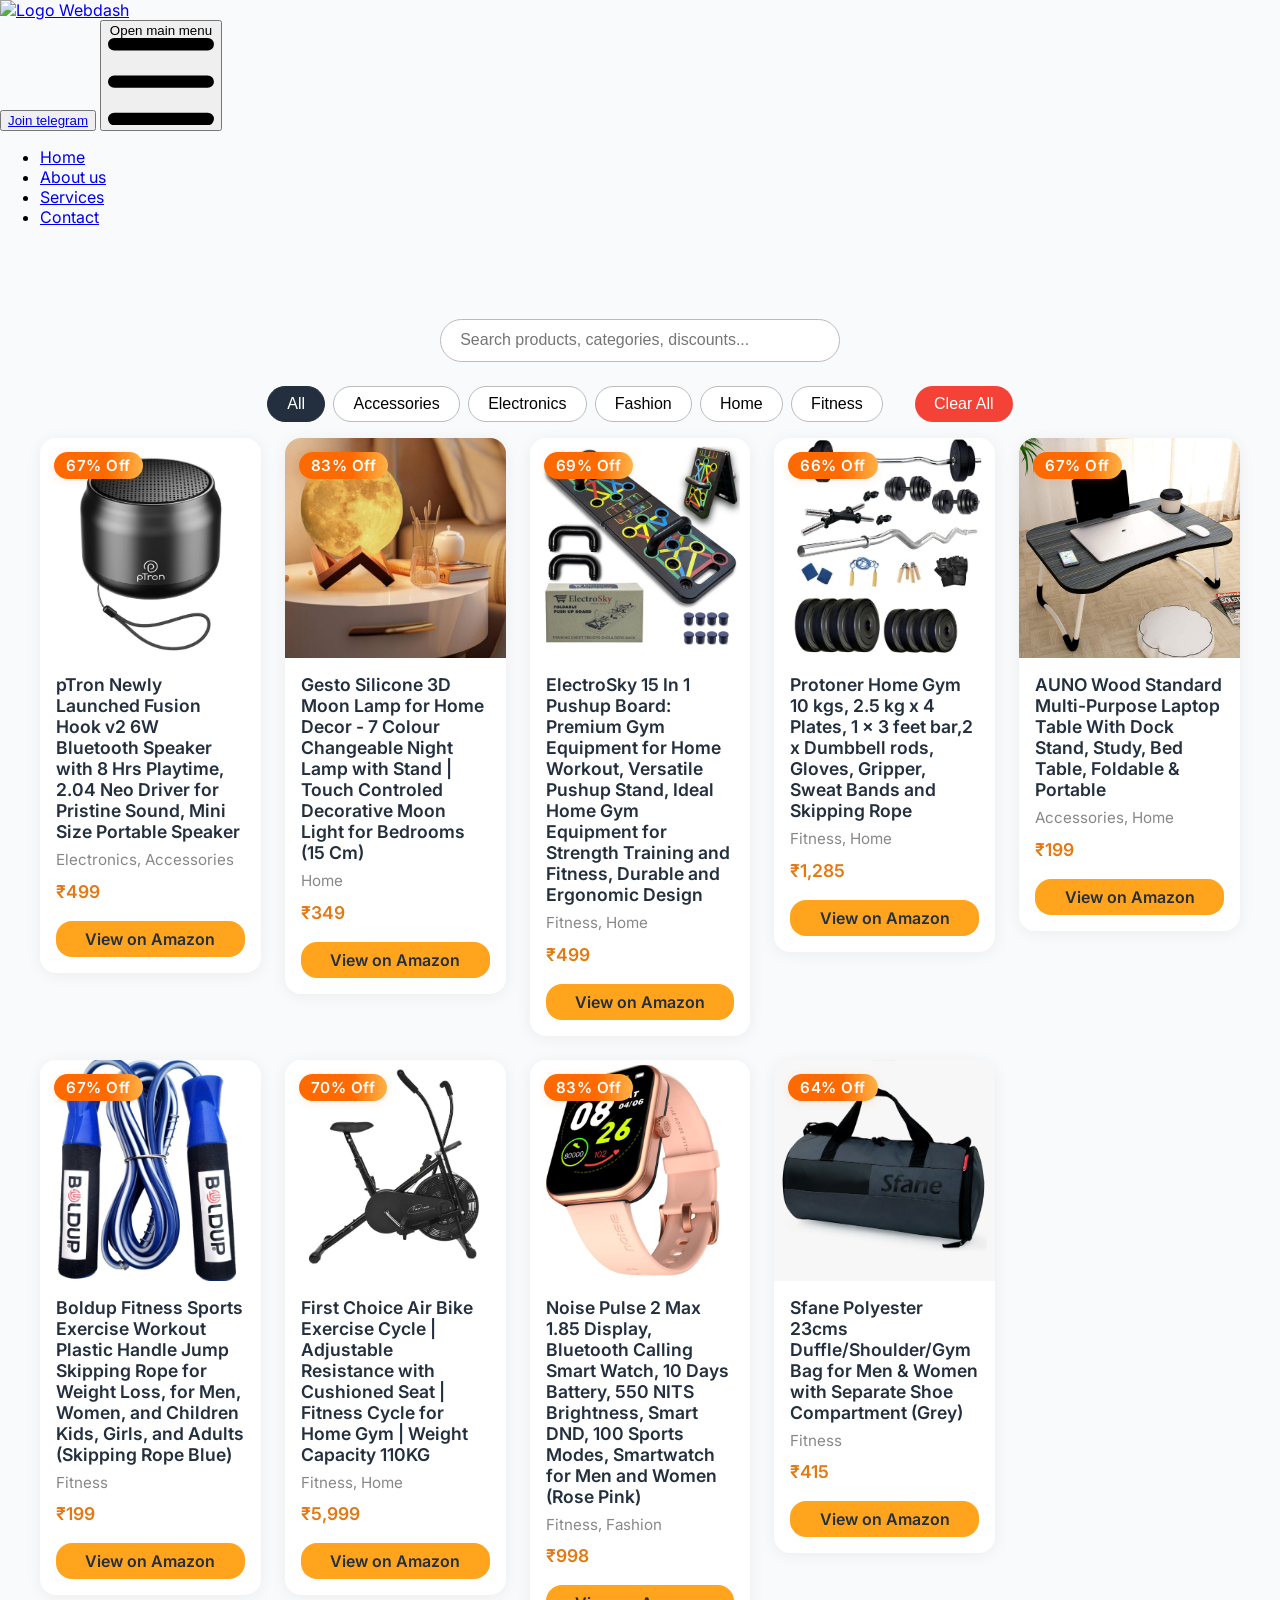
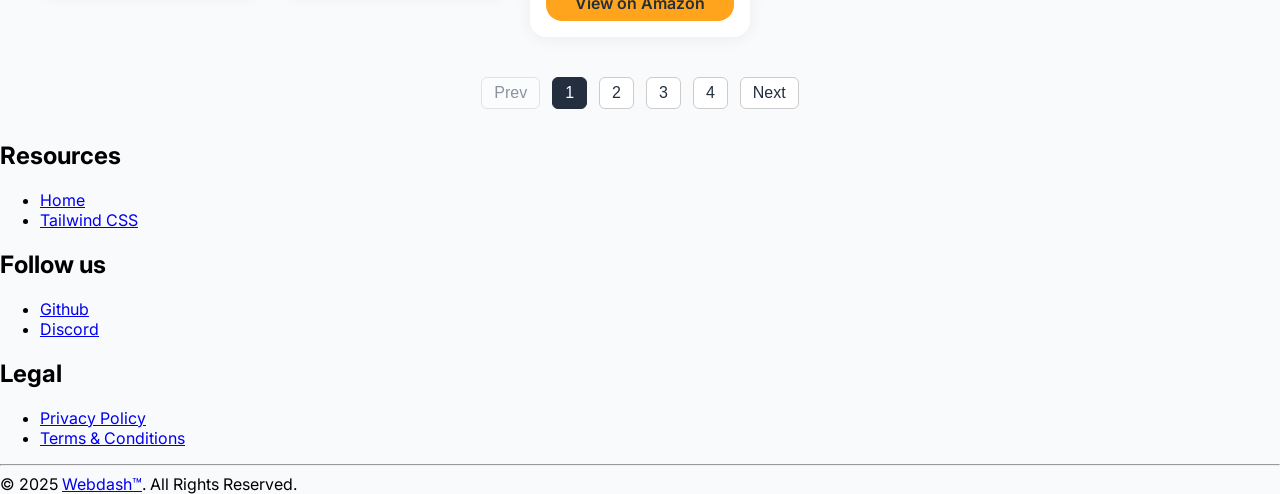
==== commit df7907b1: "update" ====
--- a/index.html
+++ b/index.html
@@ -3,225 +3,38 @@
 <head>
   <meta charset="UTF-8">
   <meta name="viewport" content="width=device-width, initial-scale=1">
-  <title>Amazon Product Gallery</title>
+  <meta http-equiv="X-UA-Compatible" content="IE=edge" />
+  
+<!-- Seo Optimization -->
+<!-- Tittle -->
+<title>Best Amazon Products & Deals | webdash.eu.org</title>
+
+<!-- Description (summarize page in 140–160 characters with main keywords) -->
+<meta name="description" content="Discover the latest Amazon deals, Find quality and affordable products, and curated recommendations. Save money and shop smarter with WebDash's handpicked deals." />
+
+<!-- Canonical URL (prevent duplicate content issues) -->
+<link rel="canonical" href="https://webdash.eu.org/" />
+
+<!-- Open Graph -->
+<meta property="og:title" content="Best Amazon Deals & Products | webdash.eu.org" />
+<meta property="og:description" content="Discover the top Amazon deals and affordable products. Updated daily with new affiliate offers and surprising discounts." />
+<meta property="og:type" content="website" />
+<meta property="og:url" content="https://webdash.eu.org/" />
+<meta property="og:image" content="https://webdash.eu.org/assets/main-banner.jpg" />
+
   <link href="https://fonts.googleapis.com/css2?family=Inter:wght@400;600&display=swap" rel="stylesheet">
   <link href="https://cdn.jsdelivr.net/npm/flowbite@3.1.2/dist/flowbite.min.css" rel="stylesheet" />
-  <style>
-    body {
-      font-family: 'Inter', sans-serif;
-      background: #f8fafc;
-      margin: 0;
-      padding: 0;
-    }
-
-    .search-bar-container {
-      display: flex;
-      justify-content: center;
-      margin: 2rem 0 0.5rem 0;
-      padding-top: 60px;
-      
-    }
-    .search-bar {
-      width: 100%;
-      max-width: 400px;
-      padding: 0.7rem 1.2rem;
-      font-size: 1rem;
-      border-radius: 24px;
-      border: 1px solid #bbb;
-      outline: none;
-      transition: border-color 0.2s;
-      background: #fff;
-      box-sizing: border-box;
-    }
-    .search-bar:focus {
-      border-color: #232f3e;
-    }
-    .filters {
-      display: flex;
-      flex-wrap: wrap;
-      gap: 0.5rem;
-      justify-content: center;
-      margin: 1.5rem 0 1rem 0;
-    }
-    .filters button {
-      background: #fff;
-      border: 1px solid #bbb;
-      border-radius: 20px;
-      padding: 0.5rem 1.2rem;
-      font-size: 1rem;
-      cursor: pointer;
-      transition: background 0.2s, border 0.2s;
-    }
-    .filters button.active, .filters button:hover {
-      background: #232f3e;
-      color: #fff;
-      border-color: #232f3e;
-    }
-    .filters #clearBtn {
-      margin-left:1.5rem;
-      background:#f44336;
-      color:#fff;
-      border:none;
-    }
-    .products {
-      display: grid;
-      grid-template-columns: repeat(auto-fit, minmax(220px, 1fr));
-      gap: 1.5rem;
-      padding: 0 1rem 2rem 1rem;
-      max-width: 1200px;
-      margin: auto;
-      justify-items: center;
-    }
-    .card-link-wrapper {
-      text-decoration: none;
-      color: inherit;
-      display: block;
-      transition: box-shadow 0.2s;
-      width: 100%;
-      max-width: 340px;
-    }
-    .card-link-wrapper:focus .card,
-    .card-link-wrapper:hover .card {
-      box-shadow: 0 6px 24px rgba(35,47,62,0.16);
-    }
-    .card {
-      width: 100%;
-      min-height: 410px;
-      display: flex;
-      flex-direction: column;
-      justify-content: flex-start;
-      background: #fff;
-      border-radius: 16px;
-      box-shadow: 0 2px 16px rgba(0,0,0,0.06);
-      overflow: hidden;
-      position: relative;
-      transition: box-shadow 0.2s;
-    }
-    .card-image-area {
-      width: 100%;
-      background: #f3f3f3;
-      position: relative;
-      min-height: 180px;
-      display: flex;
-      align-items: center;
-      justify-content: center;
-    }
-    .card img {
-      width: 100%;
-      aspect-ratio: 1 / 1;
-      object-fit: cover;
-      display: block;
-      min-height: 180px;
-      background: #f3f3f3;
-    }
-    .discount-tag {
-      position: absolute;
-      top: 14px;
-      left: 14px;
-      background: linear-gradient(90deg, #ff6a00 60%, #ffb347 100%);
-      color: #fff;
-      font-weight: 600;
-      font-size: 0.95rem;
-      padding: 4px 12px;
-      border-radius: 14px;
-      box-shadow: 0 2px 8px rgba(255,106,0,0.12);
-      z-index: 2;
-      letter-spacing: 0.5px;
-    }
-    .card-body {
-      padding: 1rem;
-      flex: 1;
-      display: flex;
-      flex-direction: column;
-      justify-content: space-between;
-    }
-    .card-title {
-      font-size: 1.1rem;
-      font-weight: 600;
-      margin-bottom: 0.5rem;
-      color: #232f3e;
-      min-height: 40px;
-      word-break: break-word;
-    }
-    .card-category {
-      font-size: 0.95rem;
-      color: #888;
-      margin-bottom: 0.7rem;
-    }
-    .card-price {
-      font-size: 1.1rem;
-      font-weight: 600;
-      color: #e47911;
-      margin-bottom: 0.7rem;
-    }
-    .card-link-btn {
-      display: inline-block;
-      background: #ffa41c;
-      color: #232f3e;
-      font-weight: 600;
-      border-radius: 16px;
-      padding: 0.5rem 1rem;
-      text-align: center;
-      margin-top: 0.5rem;
-      transition: background 0.2s, color 0.2s;
-    }
-    .card-link-btn:hover {
-      background: #ff9900;
-      color: #fff;
-    }
-    #pagination {
-      text-align: center;
-      margin: 0.5rem 0 2rem 0;
-    }
-    #pagination button {
-      margin: 0 4px;
-      padding: 6px 12px;
-      border-radius: 6px;
-      border: 1px solid #ccc;
-      background: #fff;
-      color: #232f3e;
-      font-size: 1rem;
-      cursor: pointer;
-      transition: background 0.2s, color 0.2s;
-    }
-    #pagination button.active,
-    #pagination button:hover:not(:disabled) {
-      background: #232f3e;
-      color: #fff;
-      border-color: #232f3e;
-    }
-    #pagination button:disabled {
-      opacity: 0.5;
-      cursor: not-allowed;
-    }
-    @media (max-width: 600px) {
-      .products {
-        grid-template-columns: 1fr;
-      }
-      .card-link-wrapper, .card {
-        max-width: 100%;
-      }
-      .card {
-        min-height: 340px;
-      }
-      .card img, .card-image-area {
-        min-height: 120px;
-      }
-    }
-  </style>
+  <link href="assets/styles.css" rel="stylesheet">
 </head>
 <body>
-  
-  
-
-<nav class="bg-white dark:bg-gray-900 fixed w-full z-20 top-0 start-0 border-b border-gray-200 dark:border-gray-600">
+  <nav class="bg-white dark:bg-gray-900 fixed w-full z-20 top-0 start-0 border-b border-gray-200 dark:border-gray-600">
   <div class="max-w-screen-xl flex flex-wrap items-center justify-between mx-auto p-4">
   <a href="https://webdash.eu.org/" class="flex items-center space-x-3 rtl:space-x-reverse">
       <img src="https://flowbite.com/docs/images/logo.svg" class="h-8" alt="Logo">
       <span class="self-center text-2xl font-semibold whitespace-nowrap dark:text-white">Webdash</span>
   </a>
   <div class="flex md:order-2 space-x-3 md:space-x-0 rtl:space-x-reverse">
-      <button type="button" class="text-white bg-blue-700 hover:bg-blue-800 focus:ring-4 focus:outline-none focus:ring-blue-300 font-medium rounded-lg text-sm px-4 py-2 text-center dark:bg-blue-600 dark:hover:bg-blue-700 dark:focus:ring-blue-800"><a href="/">Get started</a></button>
+      <button type="button" class="text-white bg-blue-700 hover:bg-blue-800 focus:ring-4 focus:outline-none focus:ring-blue-300 font-medium rounded-lg text-sm px-4 py-2 text-center dark:bg-blue-600 dark:hover:bg-blue-700 dark:focus:ring-blue-800"><a href="https://t.me/Cheap_Amazon_Deals">Join telegram</a></button>
       <button data-collapse-toggle="navbar-sticky" type="button" class="inline-flex items-center p-2 w-10 h-10 justify-center text-sm text-gray-500 rounded-lg md:hidden hover:bg-gray-100 focus:outline-none focus:ring-2 focus:ring-gray-200 dark:text-gray-400 dark:hover:bg-gray-700 dark:focus:ring-gray-600" aria-controls="navbar-sticky" aria-expanded="false">
         <span class="sr-only">Open main menu</span>
         <svg class="w-5 h-5" aria-hidden="true" xmlns="http://www.w3.org/2000/svg" fill="none" viewBox="0 0 17 14">
@@ -248,10 +61,8 @@
   </div>
 </nav>
 
-  
-  
-  
-  <div class="search-bar-container">
+
+    <div class="search-bar-container">
     <input
       type="text"
       id="searchBar"
@@ -260,6 +71,7 @@
       autocomplete="off"
     />
   </div>
+  
   <div class="filters">
     <button class="active" data-category="all">All</button>
     <button data-category="accessories">Accessories</button>
@@ -269,13 +81,14 @@
     <button data-category="fitness">Fitness</button>
     <button id="clearBtn">Clear All</button>
   </div>
+  
   <div class="products" id="productGrid"></div>
+  
   <div id="pagination"></div>
   
   
   
-
-<footer class="bg-white dark:bg-gray-900">
+  <footer class="bg-white dark:bg-gray-900">
     <div class="mx-auto w-full max-w-screen-xl p-4 py-6 lg:py-8">
         <div class="md:flex md:justify-between">
           <div class="grid grid-cols-2 gap-8 sm:gap-6 sm:grid-cols-3">
@@ -322,463 +135,8 @@
     </div>
 </footer>
 
-  
-  <script>
-    // Product data: category is always an array of lowercase strings
-    const products = [
-      // ... your product objects here ...
-      
-      
-      
-      
-      
-      
-      
-      
-{
-  title: "Gesto Silicone 3D Moon Lamp for Home Decor - 7 Colour Changeable Night Lamp with Stand | Touch Controled Decorative Moon Light for Bedrooms (15 Cm)",
-  category: ["home"],
-  price: "₹349",
-  image: "/img/30.jpg",
-  link: "https://amzn.to/468aW7s",
-  discount: "83% Off"
-},
-{
-  title: "ElectroSky 15 In 1 Pushup Board: Premium Gym Equipment for Home Workout, Versatile Pushup Stand, Ideal Home Gym Equipment for Strength Training and Fitness, Durable and Ergonomic Design",
-  category: ["fitness", "home"],
-  price: "₹499",
-  image: "/img/29.jpg",
-  link: "https://amzn.to/4eRNnSS",
-  discount: "69% Off"
-},
-{
-  title: "Protoner Home Gym 10 kgs, 2.5 kg x 4 Plates, 1 x 3 feet bar,2 x Dumbbell rods, Gloves, Gripper, Sweat Bands and Skipping Rope",
-  category: ["fitness", "home"],
-  price: "₹1,285",
-  image: "/img/28.jpg",
-  link: "https://amzn.to/4nIdSOm",
-  discount: "66% Off"
-},
-{
-  title: "AUNO Wood Standard Multi-Purpose Laptop Table With Dock Stand, Study, Bed Table, Foldable & Portable",
-  category: ["accessories", "home"],
-  price: "₹199",
-  image: "/img/27.jpg",
-  link: "https://amzn.to/4kxbzuH",
-  discount: "67% Off"
-},
-{
-  title: "Boldup Fitness Sports Exercise Workout Plastic Handle Jump Skipping Rope for Weight Loss, for Men, Women, and Children Kids, Girls, and Adults (Skipping Rope Blue)",
-  category: ["fitness"],
-  price: "₹199",
-  image: "/img/26.jpg",
-  link: "https://amzn.to/40IjhLy",
-  discount: "67% Off"
-},
-{
-  title: "First Choice Air Bike Exercise Cycle | Adjustable Resistance with Cushioned Seat | Fitness Cycle for Home Gym | Weight Capacity 110KG",
-  category: ["fitness", "home"],
-  price: "₹5,999",
-  image: "/img/25.jpg",
-  link: "https://amzn.to/4kFrJCy",
-  discount: "70% Off"
-},
-{
-  title: "Noise Pulse 2 Max 1.85 Display, Bluetooth Calling Smart Watch, 10 Days Battery, 550 NITS Brightness, Smart DND, 100 Sports Modes, Smartwatch for Men and Women (Rose Pink)",
-  category: ["fitness", "fashion"],
-  price: "₹998",
-  image: "/img/24.jpg",
-  link: "https://amzn.to/46BaAGE",
-  discount: "83% Off"
-},
-{
-  title: "Sfane Polyester 23cms Duffle/Shoulder/Gym Bag for Men & Women with Separate Shoe Compartment (Grey)",
-  category: ["fitness"],
-  price: "₹415",
-  image: "/img/23.jpg",
-  link: "https://amzn.to/40bUBef",
-  discount: "64% Off"
-},
-{
-  title: "Skullcandy SLYR Wired Over-Ear Gaming Headset for PC, PlayStation, PS4, PS5, Xbox, Nintendo Switch - Blue Digi-Hype",
-  category: ["electronics", "accessories"],
-  price: "₹5,999",
-  image: "/img/22.jpg",
-  link: "https://amzn.to/466JJSL",
-  discount: "79% Off"
-},
-{
-  title: "boAt Wave Sigma 3 Turn-by-Turn Navigation, 2.01, HD Display, Bluetooth Calling, Crest+ OS, QR Tray, Watch Face Studio",
-  category: ["fitness", "fashion"],
-  price: "₹1,049",
-  image: "/img/21.jpg",
-  link: "https://amzn.to/4lO4R4u",
-  discount: "88% Off"
-},
-{
-  title: "CELLBELL Desire Ergonomic Office Chair, Study, Revolving, Computer, Metal Base Seat Height Adjustable Chair (Red)",
-  category: ["home"],
-  price: "₹2,698",
-  image: "/img/20.jpg",
-  link: "https://amzn.to/3GGFpPB",
-  discount: "73% Off"
-},
-{
-  title: "HAMMER Screen TWS, ANC (32dB), Smart Touch Display True Wireless Buds, Type-C Fast Charging, Bv5.4, Find My Earbuds, 4 Mics ENC",
-  category: ["accessories"],
-  price: "₹1,399",
-  image: "/img/19.jpg",
-  link: "https://amzn.to/44pcxEK",
-  discount: "84% Off"
-},
-{
-  title: "REDUX Analog Boy's & Men's Watch (Blue Dial Blue Colored Strap)",
-  category: ["fashion"],
-  price: "₹388",
-  image: "/img/18.jpg",
-  link: "https://amzn.to/3IEDbAQ",
-  discount: "82% Off"
-},
-{
-  title: "COOLCOLD Wireless Gaming Mouse, Rechargeable with Type C OTG Dongle, 2.4Ghz RGB Lights, Upto 2400 DPI 6 Button",
-  category: ["electronics", "accessories"],
-  price: "₹629",
-  image: "/img/17.jpg",
-  link: "https://amzn.to/40NIq7u",
-  discount: "58% Off"
-},
-{
-  title: "Philips Audio TWS TAT3225 True Wireless Earbuds with 24 Hr Playtime (6+18), IPX4, Bluetooth 5.2, 13 mm Drivers",
-  category: ["accessories"],
-  price: "₹899",
-  image: "/img/16.jpg",
-  link: "https://amzn.to/46FlbQS",
-  discount: "89% Off"
-},
-{
-  title: "Vintage Clock Iron Gold Large Analog Wall Clock/One Year Warranty / 90630-30, 75 Centimeters, 3.81 CM",
-  category: ["home"],
-  price: "₹3,795",
-  image: "/img/15.jpg",
-  link: "https://amzn.to/4nyVlE9",
-  discount: "79% Off"
-},
-{
-  title: "JBL Wave Buds 2 Ear Buds Wireless Bluetooth V5.3, Active Noise Cancellation EarBuds, Multi Connect, Speed Charge, 40H Playback, Fast Pair, 4 Mics, IP54 (Black)",
-  category: ["accessories"],
-  price: "₹2,999",
-  image: "/img/14.jpg",
-  link: "https://amzn.to/44nq6o4",
-  discount: "57% Off"
-},
-{
-  title: "IZI Smart Pro with a 1.92 Retina Display, Bluetooth Calling, Always-On Display, AI Voice Assistant, Activity Tracker, ECG, SpO2, BP Monitoring, 5-Day Battery Life",
-  category: ["fitness", "fashion"],
-  price: "₹2,080",
-  image: "/img/13.jpg",
-  link: "https://amzn.to/4lOgBUV",
-  discount: "77% Off"
-},
-{
-  title: "OLICOM Smart Watch for Kids Men Boys 10-12 Years Old, Women Girls ID116 Bluetooth Smartwatch Wireless Fitness Band",
-  category: ["fitness", "fashion"],
-  price: "₹429",
-  image: "/img/12.jpg",
-  link: "https://amzn.to/461fyw6",
-  discount: "77% Off"
-},
-{
-  title: "Noise Quad Call 1.81 Display, Bluetooth Smart Watch, AI Voice Assistance, 160+Hrs Battery Life, Metallic Build",
-  category: ["fitness", "fashion"],
-  price: "₹1,199",
-  image: "/img/11.jpg",
-  link: "https://amzn.to/4lui8zq",
-  discount: "80% Off"
-},
-{
-  title: "Boat Airdopes 141, Low Latency, ENx Tech, 42HRS Battery, Fast Charge, IPX4, v5.1",
-  category: ["accessories"],
-  price: "₹999",
-  image: "/img/10.jpg",
-  link: "https://amzn.to/44vCW3T",
-  discount: "78% Off"
-},
-{
-  title: "STRIFF Angles Adjustable Aluminum Ergonomic Foldable Portable Tabletop Laptop/Desktop Riser Stand Holder (Metallic Silver)",
-  category: ["accessories"],
-  price: "₹314",
-  image: "/img/9.jpg",
-  link: "https://amzn.to/3GALtJm",
-  discount: "79% Off"
-},
-{
-  title: "amazon basics Bluetooth Speaker 5.3 Soundbar with 16W RMS, 2000mAh Battery, Upto 8 Hrs @50% Volume Playtime Aux/USB Port (Black)",
-  category: ["electronics"],
-  price: "₹749",
-  image: "/img/8.jpg",
-  link: "https://amzn.to/4lj9rIc",
-  discount: "69% Off"
-},
-{
-  title: "TIMEWEAR Analog New Track Number Dial Day Date Functioning Leather Strap Watch for Men",
-  category: ["fashion"],
-  price: "₹379",
-  image: "/img/7.jpg",
-  link: "https://amzn.to/4kxSd90",
-  discount: "75% Off"
-},
-{
-  title: "SanDisk Ultra Flair 256GB, USB 3.0, Flash Drive, Upto 150MB/s R, Pendrive, Metal, 5Y Warranty",
-  category: ["accessories"],
-  price: "₹1,799",
-  image: "/img/6.jpg",
-  link: "https://amzn.to/44moMlw",
-  discount: "40% Off"
-},
-{
-  title: "Lapcare Flais 128GB Metal USB 3.2 Flash Drive | Pen Drive | Up to 400Mbps Speed | Reliable Data Storage with 5-Year Warranty",
-  category: ["accessories"],
-  price: "₹799",
-  image: "/img/5.jpg",
-  link: "https://amzn.to/4nBwijJ",
-  discount: "64% Off"
-},
-{
-  title: "HP v222w 64GB USB 2.0 Pen Drive (Silver)",
-  category: ["accessories"],
-  price: "₹419",
-  image: "/img/4.jpg",
-  link: "https://amzn.to/4llqsSh",
-  discount: "68% Off"
-},
-{
-  title: "Havells Instanio 3L Instant Water Heater(Geyser)",
-  category: ["electronics", "home"],
-  price: "₹3,449",
-  image: "/img/3.jpg",
-  link: "https://amzn.to/3Tu3zzS",
-  discount: "44% Off"
-},
-{
-  title: "Taprin Men's Casual Shoes",
-  category: ["fashion"],
-  price: "₹467",
-  image: "/img/2.jpg",
-  link: "https://amzn.to/3IjTpiF",
-  discount: "53% Off"
-},
-{
-  title: "Elista Wired USB Keyboard | 104 Keys| with Stylish Mobile Holder",
-  category: ["electronics", "accessories"],
-  price: "₹369",
-  image: "/img/1.jpg",
-  link: "https://amzn.to/4kBZqES",
-  discount: "54% Off"
-}
-// Add more products as needed
-];
-
-    const productsPerPage = 9;
-    let currentPage = 1;
-    let currentCategory = 'all';
-    let searchTerm = '';
-
-    // CHANGED: Use hyphens in search URL and decode on read
-    function getSearchFromQuery() {
-      const params = new URLSearchParams(window.location.search);
-      const raw = params.get('search') || '';
-      return raw.replace(/-/g, ' ');
-    }
-    function getPageFromQuery() {
-      const params = new URLSearchParams(window.location.search);
-      return parseInt(params.get('page')) || 1;
-    }
-
-    // On page load, set search term and page from URL if present
-    const initialSearch = getSearchFromQuery();
-    const initialPage = getPageFromQuery();
-    if (initialSearch) {
-      document.getElementById('searchBar').value = initialSearch;
-      searchTerm = initialSearch;
-    }
-    currentPage = initialPage;
-
-    function filterProducts() {
-      let filtered = products;
-
-      // Category filter
-      if (currentCategory !== 'all') {
-        filtered = filtered.filter(p =>
-          Array.isArray(p.category)
-            ? p.category.includes(currentCategory)
-            : (typeof p.category === "string" && p.category.toLowerCase() === currentCategory)
-        );
-      }
-
-      // Search filter (multi-word, all words must match)
-      if (searchTerm.trim() !== '') {
-        const words = searchTerm.toLowerCase().split(/\s+/).filter(Boolean);
-        filtered = filtered.filter(p => {
-          let searchable = [
-            p.title || '',
-            Array.isArray(p.category) ? p.category.join(' ') : (p.category || ''),
-            p.discount || ''
-          ].join(' ').toLowerCase();
-          return words.every(word => searchable.includes(word));
-        });
-      }
-
-      return filtered;
-    }
-
-    // CHANGED: Use hyphens instead of %20 in search URL
-    function updateURL(page, searchTerm) {
-      let params = [];
-      if (searchTerm && searchTerm.trim() !== '') {
-        const cleanSearch = searchTerm.trim().toLowerCase().replace(/\s+/g, '-');
-        params.push('search=' + cleanSearch);
-      }
-      if (page > 1) {
-        params.unshift('page=' + page); // page first, then search
-      }
-      const query = params.length ? '?' + params.join('&') : '';
-      window.history.replaceState({}, '', '/' + query);
-    }
-
-    function renderProducts(filter = currentCategory, page = 1, search = searchTerm) {
-      currentCategory = filter;
-      currentPage = page;
-      searchTerm = search;
-      const grid = document.getElementById('productGrid');
-      grid.innerHTML = '';
-
-      let filtered = filterProducts();
-
-      if (filtered.length === 0) {
-        grid.innerHTML = `<div style="grid-column:1/-1;text-align:center;color:#888;font-size:1.2rem;">No products found.</div>`;
-        document.getElementById('pagination').innerHTML = '';
-        return;
-      }
-
-      const totalPages = Math.ceil(filtered.length / productsPerPage);
-      const start = (page - 1) * productsPerPage;
-      const end = start + productsPerPage;
-      const paginatedItems = filtered.slice(start, end);
-
-      paginatedItems.forEach(p => {
-        // Show all categories as comma-separated, capitalized
-        const categories = Array.isArray(p.category)
-          ? p.category.map(cat => cat.charAt(0).toUpperCase() + cat.slice(1)).join(', ')
-          : (p.category.charAt(0).toUpperCase() + p.category.slice(1));
-
-        grid.innerHTML += `
-          <a class="card-link-wrapper" href="${p.link}" target="_blank" rel="noopener">
-            <div class="card">
-              <div class="card-image-area">
-                <img src="${p.image}" alt="${p.title}"
-                  onerror="this.onerror=null;this.src='https://via.placeholder.com/320x320?text=No+Image';">
-                ${p.discount ? `<span class="discount-tag">${p.discount}</span>` : ''}
-              </div>
-              <div class="card-body">
-                <div>
-                  <div class="card-title">${p.title}</div>
-                  <div class="card-category">${categories}</div>
-                  <div class="card-price">${p.price}</div>
-                </div>
-                <span class="card-link-btn">View on Amazon</span>
-              </div>
-            </div>
-          </a>
-        `;
-      });
-
-      renderPagination(totalPages, page);
-    }
-
-    function renderPagination(totalPages, currentPage) {
-      const pagination = document.getElementById('pagination');
-      if (totalPages <= 1) {
-        pagination.innerHTML = '';
-        return;
-      }
-      let buttons = '';
-
-      // Prev button
-      buttons += `<button ${currentPage === 1 ? 'disabled' : ''} onclick="changePage(${currentPage - 1})">Prev</button> `;
-
-      // Show up to 5 page numbers, with truncation if needed
-      let startPage = Math.max(1, currentPage - 2);
-      let endPage = Math.min(totalPages, startPage + 4);
-      if (endPage - startPage < 4) startPage = Math.max(1, endPage - 4);
-
-      for (let i = startPage; i <= endPage; i++) {
-        buttons += `<button class="${i === currentPage ? 'active' : ''}" onclick="changePage(${i})">${i}</button> `;
-      }
-
-      // Next button
-      buttons += `<button ${currentPage === totalPages ? 'disabled' : ''} onclick="changePage(${currentPage + 1})">Next</button>`;
-      pagination.innerHTML = buttons;
-    }
-
-    // Expose changePage globally for inline onclick
-    window.changePage = function(page) {
-      if (page < 1) return;
-      currentPage = page;
-      updateURL(currentPage, searchTerm);
-      renderProducts(currentCategory, currentPage, searchTerm);
-      window.scrollTo({ top: 0, behavior: 'smooth' }); // This scrolls to the top smoothly
-    }
-
-    // Filter buttons
-    document.querySelectorAll('.filters button[data-category]').forEach(btn => {
-      btn.addEventListener('click', function() {
-        document.querySelectorAll('.filters button[data-category]').forEach(b => b.classList.remove('active'));
-        this.classList.add('active');
-        currentCategory = this.dataset.category;
-        currentPage = 1;
-        updateURL(currentPage, searchTerm);
-        renderProducts(currentCategory, 1, searchTerm);
-      });
-    });
-
-    // Clear button
-    document.getElementById('clearBtn').addEventListener('click', function() {
-      document.querySelectorAll('.filters button[data-category]').forEach(b => b.classList.remove('active'));
-      document.querySelector('.filters button[data-category="all"]').classList.add('active');
-      currentCategory = 'all';
-      document.getElementById('searchBar').value = '';
-      searchTerm = '';
-      currentPage = 1;
-      updateURL(currentPage, searchTerm);
-      renderProducts('all', 1, '');
-    });
-
-    // Search bar event (live search + update URL)
-    document.getElementById('searchBar').addEventListener('input', function(e) {
-      searchTerm = e.target.value;
-      currentPage = 1;
-      updateURL(currentPage, searchTerm);
-      renderProducts(currentCategory, 1, searchTerm);
-    });
-
-    // Search bar event (on Enter: search and hide keyboard)
-    document.getElementById('searchBar').addEventListener('keydown', function(e) {
-      if (e.key === 'Enter') {
-        e.preventDefault();
-        searchTerm = e.target.value;
-        currentPage = 1;
-        updateURL(currentPage, searchTerm);
-        renderProducts(currentCategory, 1, searchTerm);
-        e.target.blur(); // Hide keyboard on mobile
-      }
-    });
-
-    // Initial render
-    renderProducts(currentCategory, currentPage, searchTerm);
-
-
-
-  </script>
-  <script src="https://cdn.jsdelivr.net/npm/flowbite@3.1.2/dist/flowbite.min.js"></script>
+<script src="https://cdn.jsdelivr.net/npm/flowbite@3.1.2/dist/flowbite.min.js"></script>
+<script defer src="assets/products.js"></script>
+<script defer src="assets/main.js"></script>
 </body>
 </html>
--- a/assets/styles.css
+++ b/assets/styles.css
@@ -0,0 +1,201 @@
+    body {
+      font-family: 'Inter', sans-serif;
+      background: #f8fafc;
+      margin: 0;
+      padding: 0;
+    }
+
+    .search-bar-container {
+      display: flex;
+      justify-content: center;
+      margin: 2rem 0 0.5rem 0;
+      padding-top: 60px;
+      
+    }
+    .search-bar {
+      width: 100%;
+      max-width: 400px;
+      padding: 0.7rem 1.2rem;
+      font-size: 1rem;
+      border-radius: 24px;
+      border: 1px solid #bbb;
+      outline: none;
+      transition: border-color 0.2s;
+      background: #fff;
+      box-sizing: border-box;
+    }
+    .search-bar:focus {
+      border-color: #232f3e;
+    }
+    .filters {
+      display: flex;
+      flex-wrap: wrap;
+      gap: 0.5rem;
+      justify-content: center;
+      margin: 1.5rem 0 1rem 0;
+    }
+    .filters button {
+      background: #fff;
+      border: 1px solid #bbb;
+      border-radius: 20px;
+      padding: 0.5rem 1.2rem;
+      font-size: 1rem;
+      cursor: pointer;
+      transition: background 0.2s, border 0.2s;
+    }
+    .filters button.active, .filters button:hover {
+      background: #232f3e;
+      color: #fff;
+      border-color: #232f3e;
+    }
+    .filters #clearBtn {
+      margin-left:1.5rem;
+      background:#f44336;
+      color:#fff;
+      border:none;
+    }
+    .products {
+      display: grid;
+      grid-template-columns: repeat(auto-fit, minmax(220px, 1fr));
+      gap: 1.5rem;
+      padding: 0 1rem 2rem 1rem;
+      max-width: 1200px;
+      margin: auto;
+      justify-items: center;
+    }
+    .card-link-wrapper {
+      text-decoration: none;
+      color: inherit;
+      display: block;
+      transition: box-shadow 0.2s;
+      width: 100%;
+      max-width: 340px;
+    }
+    .card-link-wrapper:focus .card,
+    .card-link-wrapper:hover .card {
+      box-shadow: 0 6px 24px rgba(35,47,62,0.16);
+    }
+    .card {
+      width: 100%;
+      min-height: 410px;
+      display: flex;
+      flex-direction: column;
+      justify-content: flex-start;
+      background: #fff;
+      border-radius: 16px;
+      box-shadow: 0 2px 16px rgba(0,0,0,0.06);
+      overflow: hidden;
+      position: relative;
+      transition: box-shadow 0.2s;
+    }
+    .card-image-area {
+      width: 100%;
+      background: #f3f3f3;
+      position: relative;
+      min-height: 180px;
+      display: flex;
+      align-items: center;
+      justify-content: center;
+    }
+    .card img {
+      width: 100%;
+      aspect-ratio: 1 / 1;
+      object-fit: cover;
+      display: block;
+      min-height: 180px;
+      background: #f3f3f3;
+    }
+    .discount-tag {
+      position: absolute;
+      top: 14px;
+      left: 14px;
+      background: linear-gradient(90deg, #ff6a00 60%, #ffb347 100%);
+      color: #fff;
+      font-weight: 600;
+      font-size: 0.95rem;
+      padding: 4px 12px;
+      border-radius: 14px;
+      box-shadow: 0 2px 8px rgba(255,106,0,0.12);
+      z-index: 2;
+      letter-spacing: 0.5px;
+    }
+    .card-body {
+      padding: 1rem;
+      flex: 1;
+      display: flex;
+      flex-direction: column;
+      justify-content: space-between;
+    }
+    .card-title {
+      font-size: 1.1rem;
+      font-weight: 600;
+      margin-bottom: 0.5rem;
+      color: #232f3e;
+      min-height: 40px;
+      word-break: break-word;
+    }
+    .card-category {
+      font-size: 0.95rem;
+      color: #888;
+      margin-bottom: 0.7rem;
+    }
+    .card-price {
+      font-size: 1.1rem;
+      font-weight: 600;
+      color: #e47911;
+      margin-bottom: 0.7rem;
+    }
+    .card-link-btn {
+      display: inline-block;
+      background: #ffa41c;
+      color: #232f3e;
+      font-weight: 600;
+      border-radius: 16px;
+      padding: 0.5rem 1rem;
+      text-align: center;
+      margin-top: 0.5rem;
+      transition: background 0.2s, color 0.2s;
+    }
+    .card-link-btn:hover {
+      background: #ff9900;
+      color: #fff;
+    }
+    #pagination {
+      text-align: center;
+      margin: 0.5rem 0 2rem 0;
+    }
+    #pagination button {
+      margin: 0 4px;
+      padding: 6px 12px;
+      border-radius: 6px;
+      border: 1px solid #ccc;
+      background: #fff;
+      color: #232f3e;
+      font-size: 1rem;
+      cursor: pointer;
+      transition: background 0.2s, color 0.2s;
+    }
+    #pagination button.active,
+    #pagination button:hover:not(:disabled) {
+      background: #232f3e;
+      color: #fff;
+      border-color: #232f3e;
+    }
+    #pagination button:disabled {
+      opacity: 0.5;
+      cursor: not-allowed;
+    }
+    @media (max-width: 600px) {
+      .products {
+        grid-template-columns: 1fr;
+      }
+      .card-link-wrapper, .card {
+        max-width: 100%;
+      }
+      .card {
+        min-height: 340px;
+      }
+      .card img, .card-image-area {
+        min-height: 120px;
+      }
+    }
